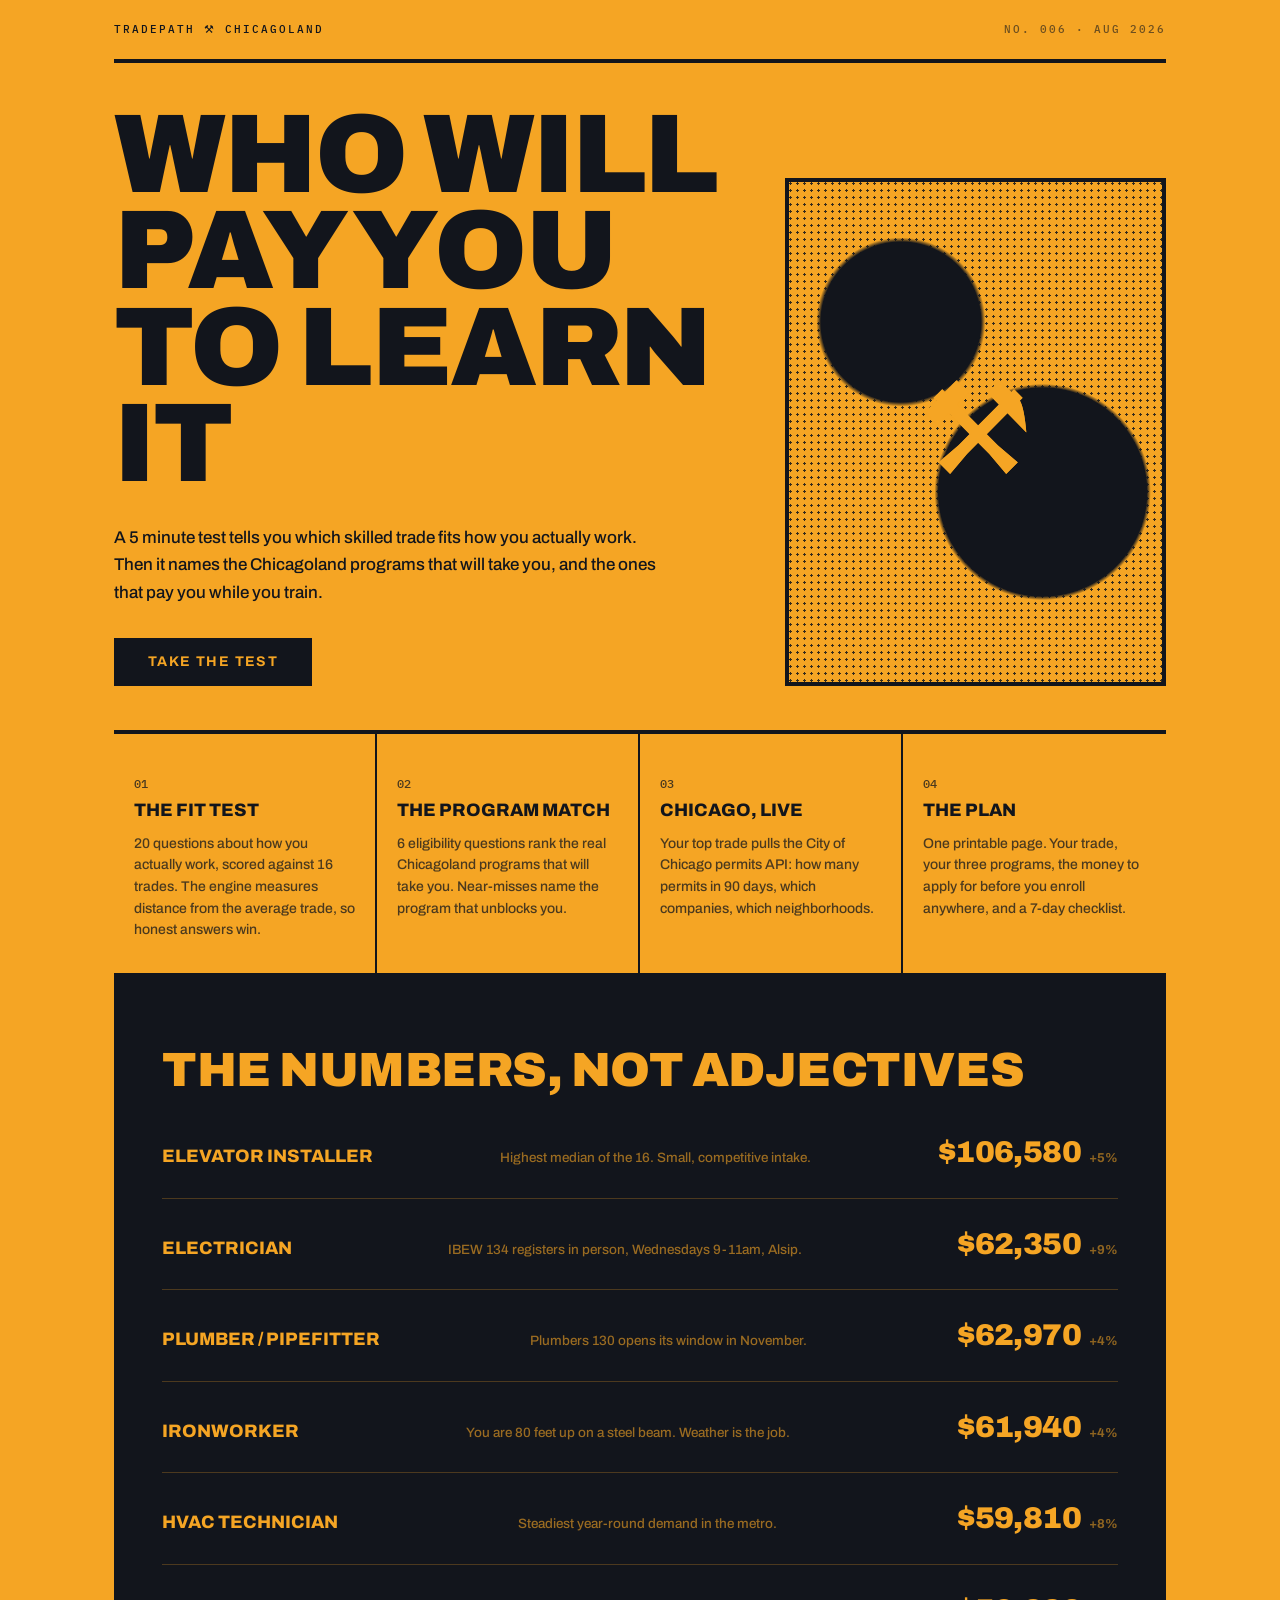
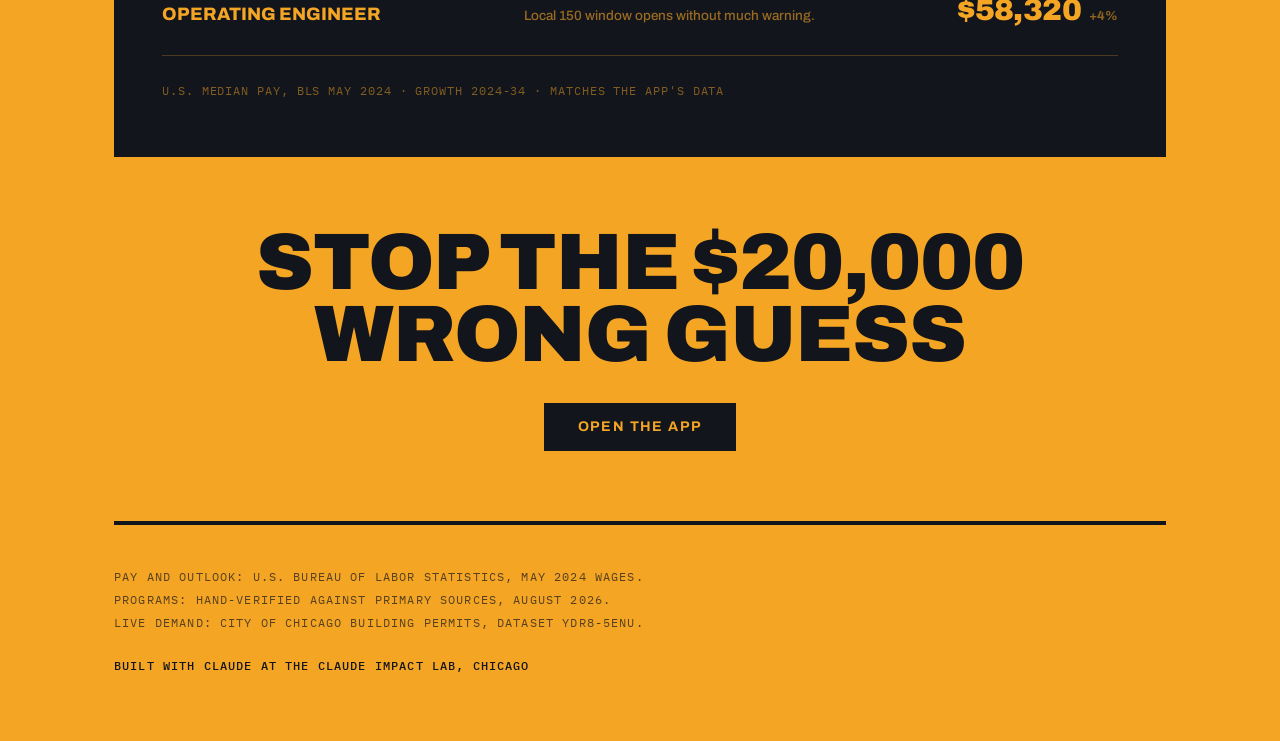
==== demo/index.html @ cfca9126 "feat: /demo — Broadside one-pager as a standalone path - Rebuilt from the Lovable Broadside design a" ====
<!DOCTYPE html>
<html lang="en">
<head>
<meta charset="utf-8">
<meta name="viewport" content="width=device-width, initial-scale=1">
<title>TradePath Chicago</title>
<meta name="description" content="A print-shop broadside for TradePath Chicago: the trade that fits you, and who will pay you to learn it.">
<link rel="icon" href='data:image/svg+xml,<svg xmlns="http://www.w3.org/2000/svg" viewBox="0 0 100 100"><rect width="100" height="100" rx="22" fill="%23f5a524"/><text x="50" y="70" font-size="56" text-anchor="middle">⚒</text></svg>'>
<link rel="preconnect" href="https://fonts.googleapis.com">
<link rel="preconnect" href="https://fonts.gstatic.com" crossorigin>
<link href="https://fonts.googleapis.com/css2?family=Archivo:wght@500;700;800;900&family=IBM+Plex+Mono:wght@400;500&display=swap" rel="stylesheet">
<style>
  :root{
    --amber:#f5a524;
    --ink:#12151c;
    --display:"Archivo",ui-sans-serif,system-ui,-apple-system,"Segoe UI",sans-serif;
    --mono:"IBM Plex Mono",ui-monospace,Menlo,monospace;
  }
  *{box-sizing:border-box;margin:0;padding:0}
  body{background:var(--amber);color:var(--ink);font:500 16px/1.55 var(--display)}
  a{color:inherit}
  .wrap{max-width:1100px;margin:0 auto;padding:0 24px}

  header{display:flex;align-items:center;justify-content:space-between;padding:24px 0;font:500 11px/1 var(--mono);text-transform:uppercase;letter-spacing:.18em}
  header .r{color:rgba(18,21,28,.6)}

  .hero{display:grid;grid-template-columns:1.25fr .75fr;gap:36px;align-items:end;border-top:4px solid var(--ink);border-bottom:4px solid var(--ink);padding:44px 0}
  h1{font-size:clamp(3rem,10.5vw,7rem);font-weight:900;text-transform:uppercase;line-height:.86;letter-spacing:-.02em}
  .hero p{margin-top:32px;max-width:32em;font-size:17px;line-height:1.6}
  .cta{display:inline-block;margin-top:32px;background:var(--ink);color:var(--amber);padding:17px 34px;font:700 14px/1 var(--display);text-transform:uppercase;letter-spacing:.1em;text-decoration:none}
  .cta:hover{background:#000}

  /* halftone poster block standing in for the apprentice portrait */
  .half{
    aspect-ratio:3/4;border:4px solid var(--ink);position:relative;overflow:hidden;
    background:
      radial-gradient(circle at 30% 28%, var(--ink) 0 18%, transparent 19%),
      radial-gradient(circle at 68% 62%, var(--ink) 0 26%, transparent 27%),
      radial-gradient(circle at 1.5px 1.5px, rgba(18,21,28,.85) 1.4px, transparent 0);
    background-size:100% 100%,100% 100%,7px 7px;
  }
  .half::after{
    content:"⚒";position:absolute;inset:0;display:grid;place-items:center;
    font-size:clamp(70px,10vw,130px);color:var(--amber);
    text-shadow:0 0 0 var(--amber);
  }

  .steps{display:grid;grid-template-columns:repeat(4,1fr);border-bottom:4px solid var(--ink)}
  .step{padding:32px 20px;border-right:2px solid var(--ink)}
  .step:last-child{border-right:0}
  .step .n{font:500 12px/1 var(--mono)}
  .step h2{margin-top:10px;font-size:18px;font-weight:800;text-transform:uppercase;line-height:1.15}
  .step p{margin-top:12px;font-size:14px;line-height:1.55;color:rgba(18,21,28,.75)}

  .board{background:var(--ink);color:var(--amber);padding:56px 44px;margin:0 -24px}
  @media(min-width:1148px){.board{margin:0;padding:56px 48px}}
  .board h2{font-size:clamp(1.9rem,4.5vw,3rem);font-weight:900;text-transform:uppercase;letter-spacing:-.01em}
  .row{display:flex;flex-wrap:wrap;align-items:baseline;justify-content:space-between;gap:8px 24px;padding:22px 0;border-bottom:1px solid rgba(245,165,36,.25)}
  .row:last-child{border-bottom:0}
  .row .t{font-size:18px;font-weight:800;text-transform:uppercase}
  .row .note{order:3;width:100%;max-width:28em;font-size:13.5px;color:rgba(245,165,36,.6)}
  .row .pay{order:2;font-size:30px;font-weight:900;letter-spacing:-.02em}
  .row .pay small{font-size:13px;font-weight:700;color:rgba(245,165,36,.55);margin-left:8px;letter-spacing:0}
  @media(min-width:760px){.row .note{order:2;width:auto}.row .pay{order:3}}
  .board .src{margin-top:26px;font:400 11.5px/1.6 var(--mono);text-transform:uppercase;letter-spacing:.08em;color:rgba(245,165,36,.5)}

  .stop{border-bottom:4px solid var(--ink);padding:70px 0;text-align:center}
  .stop p{font-size:clamp(2.6rem,8vw,5rem);font-weight:900;text-transform:uppercase;line-height:.9;letter-spacing:-.015em}

  footer{padding:40px 0 64px;font:400 11.5px/2 var(--mono);text-transform:uppercase;letter-spacing:.1em;color:rgba(18,21,28,.7)}
  footer .b{margin-top:20px;font-weight:500;color:var(--ink)}

  @media(max-width:760px){
    .hero{grid-template-columns:1fr;padding:36px 0}
    .half{max-width:340px}
    .steps{grid-template-columns:1fr 1fr}
    .step{border-bottom:2px solid var(--ink)}
    .step:nth-child(3),.step:nth-child(4){border-bottom:0}
    .step:nth-child(2n){border-right:0}
    .board{padding:44px 26px}
  }
</style>
</head>
<body>
<div class="wrap">

  <header>
    <span>TradePath ⚒ Chicagoland</span>
    <span class="r">No. 006 · Aug 2026</span>
  </header>

  <section class="hero">
    <div>
      <h1>Who will<br>pay you<br>to learn it</h1>
      <p>A 5 minute test tells you which skilled trade fits how you actually work. Then it names the Chicagoland programs that will take you, and the ones that pay you while you train.</p>
      <a class="cta" href="/">Take the test</a>
    </div>
    <div class="half" role="img" aria-label="Halftone print-shop graphic"></div>
  </section>

  <section class="steps">
    <article class="step">
      <p class="n">01</p>
      <h2>The fit test</h2>
      <p>20 questions about how you actually work, scored against 16 trades. The engine measures distance from the average trade, so honest answers win.</p>
    </article>
    <article class="step">
      <p class="n">02</p>
      <h2>The program match</h2>
      <p>6 eligibility questions rank the real Chicagoland programs that will take you. Near-misses name the program that unblocks you.</p>
    </article>
    <article class="step">
      <p class="n">03</p>
      <h2>Chicago, live</h2>
      <p>Your top trade pulls the City of Chicago permits API: how many permits in 90 days, which companies, which neighborhoods.</p>
    </article>
    <article class="step">
      <p class="n">04</p>
      <h2>The plan</h2>
      <p>One printable page. Your trade, your three programs, the money to apply for before you enroll anywhere, and a 7-day checklist.</p>
    </article>
  </section>

  <section class="board">
    <h2>The numbers, not adjectives</h2>
    <div class="row"><p class="t">Elevator Installer</p><p class="note">Highest median of the 16. Small, competitive intake.</p><p class="pay">$106,580<small>+5%</small></p></div>
    <div class="row"><p class="t">Electrician</p><p class="note">IBEW 134 registers in person, Wednesdays 9-11am, Alsip.</p><p class="pay">$62,350<small>+9%</small></p></div>
    <div class="row"><p class="t">Plumber / Pipefitter</p><p class="note">Plumbers 130 opens its window in November.</p><p class="pay">$62,970<small>+4%</small></p></div>
    <div class="row"><p class="t">Ironworker</p><p class="note">You are 80 feet up on a steel beam. Weather is the job.</p><p class="pay">$61,940<small>+4%</small></p></div>
    <div class="row"><p class="t">HVAC Technician</p><p class="note">Steadiest year-round demand in the metro.</p><p class="pay">$59,810<small>+8%</small></p></div>
    <div class="row"><p class="t">Operating Engineer</p><p class="note">Local 150 window opens without much warning.</p><p class="pay">$58,320<small>+4%</small></p></div>
    <p class="src">U.S. median pay, BLS May 2024 · growth 2024-34 · matches the app's data</p>
  </section>

  <section class="stop">
    <p>Stop the $20,000<br>wrong guess</p>
    <a class="cta" href="/">Open the app</a>
  </section>

  <footer>
    <p>Pay and outlook: U.S. Bureau of Labor Statistics, May 2024 wages.</p>
    <p>Programs: hand-verified against primary sources, August 2026.</p>
    <p>Live demand: City of Chicago Building Permits, dataset ydr8-5enu.</p>
    <p class="b">Built with Claude at the Claude Impact Lab, Chicago</p>
  </footer>

</div>
</body>
</html>
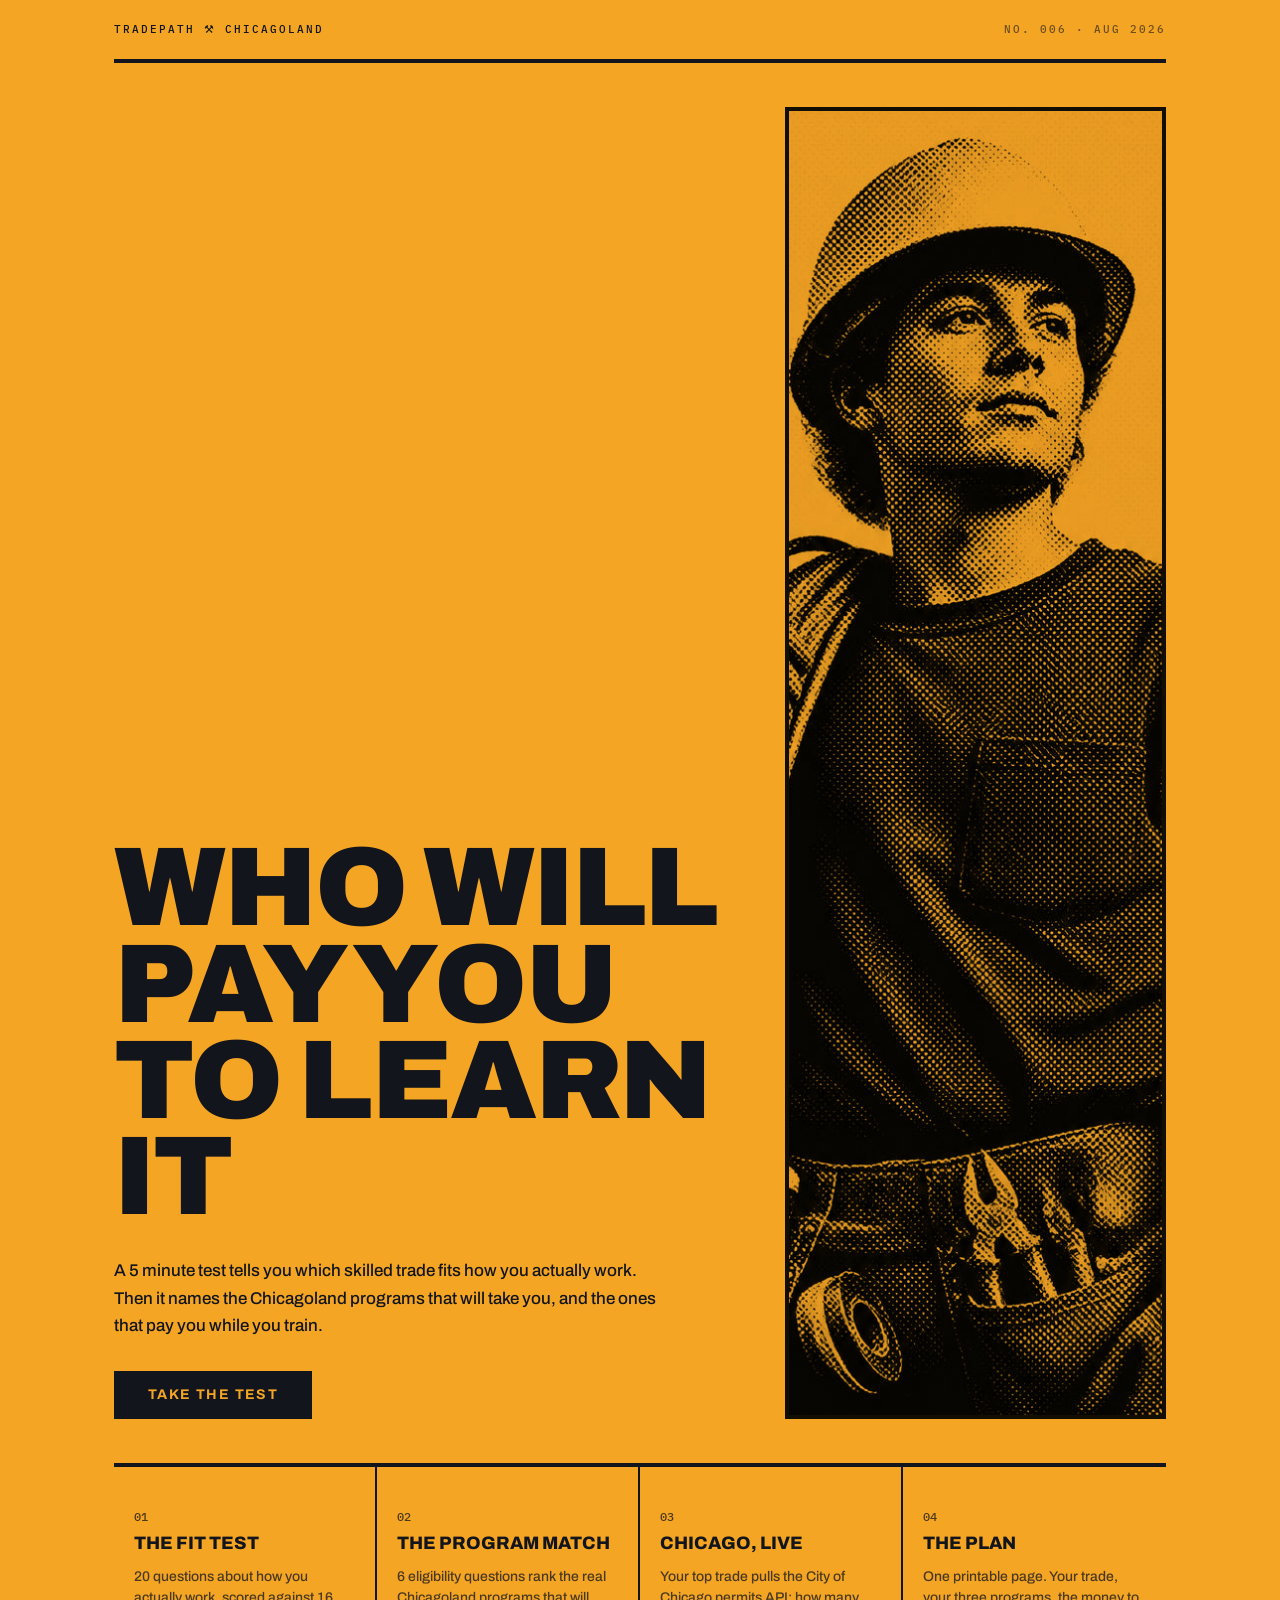
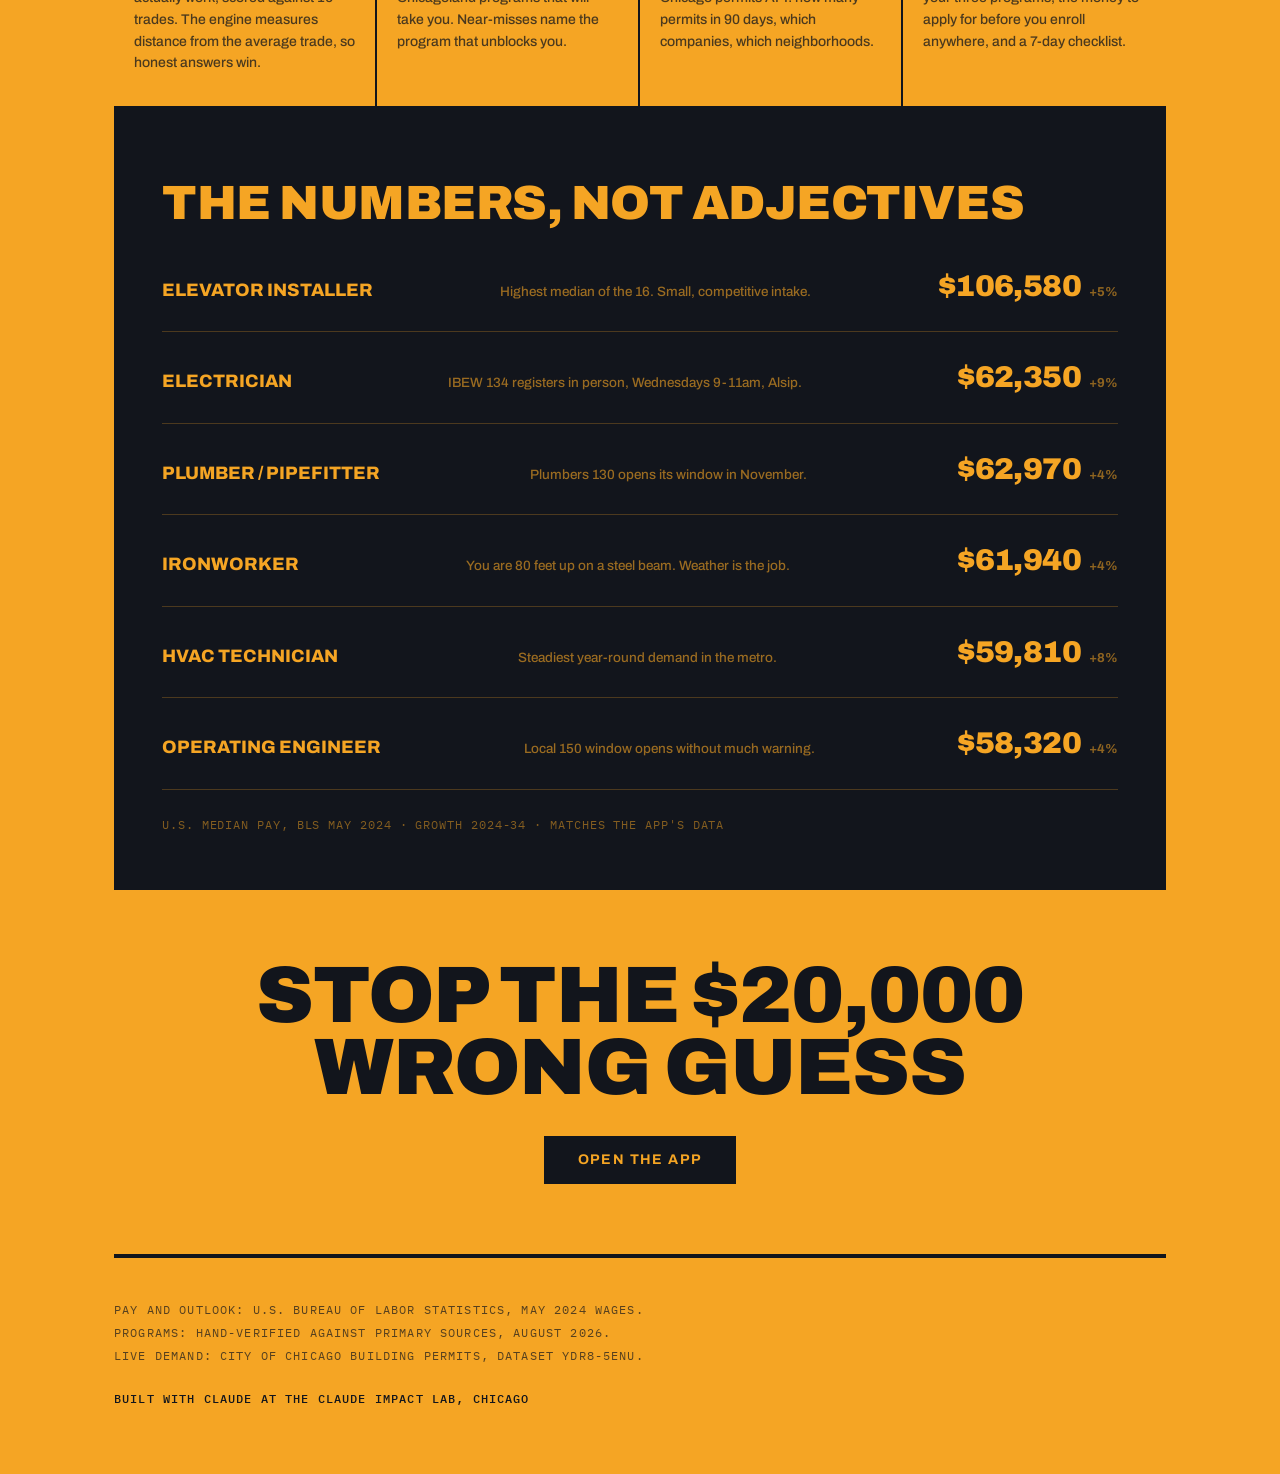
==== commit d071a549: "fix: /demo uses the real halftone portrait with multiply blend Co-Authored-By: Claude Fable 5 <norep" ====
--- a/demo/index.html
+++ b/demo/index.html
@@ -30,19 +30,10 @@
   .cta{display:inline-block;margin-top:32px;background:var(--ink);color:var(--amber);padding:17px 34px;font:700 14px/1 var(--display);text-transform:uppercase;letter-spacing:.1em;text-decoration:none}
   .cta:hover{background:#000}
 
-  /* halftone poster block standing in for the apprentice portrait */
+  /* halftone apprentice portrait; multiply turns its paper white amber */
   .half{
-    aspect-ratio:3/4;border:4px solid var(--ink);position:relative;overflow:hidden;
-    background:
-      radial-gradient(circle at 30% 28%, var(--ink) 0 18%, transparent 19%),
-      radial-gradient(circle at 68% 62%, var(--ink) 0 26%, transparent 27%),
-      radial-gradient(circle at 1.5px 1.5px, rgba(18,21,28,.85) 1.4px, transparent 0);
-    background-size:100% 100%,100% 100%,7px 7px;
-  }
-  .half::after{
-    content:"⚒";position:absolute;inset:0;display:grid;place-items:center;
-    font-size:clamp(70px,10vw,130px);color:var(--amber);
-    text-shadow:0 0 0 var(--amber);
+    display:block;width:100%;aspect-ratio:1008/1312;object-fit:cover;
+    border:4px solid var(--ink);mix-blend-mode:multiply;
   }
 
   .steps{display:grid;grid-template-columns:repeat(4,1fr);border-bottom:4px solid var(--ink)}
@@ -95,7 +86,7 @@
       <p>A 5 minute test tells you which skilled trade fits how you actually work. Then it names the Chicagoland programs that will take you, and the ones that pay you while you train.</p>
       <a class="cta" href="/">Take the test</a>
     </div>
-    <div class="half" role="img" aria-label="Halftone print-shop graphic"></div>
+    <img class="half" src="broadside-portrait.jpg" width="1008" height="1312" loading="eager" alt="Halftone portrait of an apprentice electrician with a toolbelt">
   </section>
 
   <section class="steps">
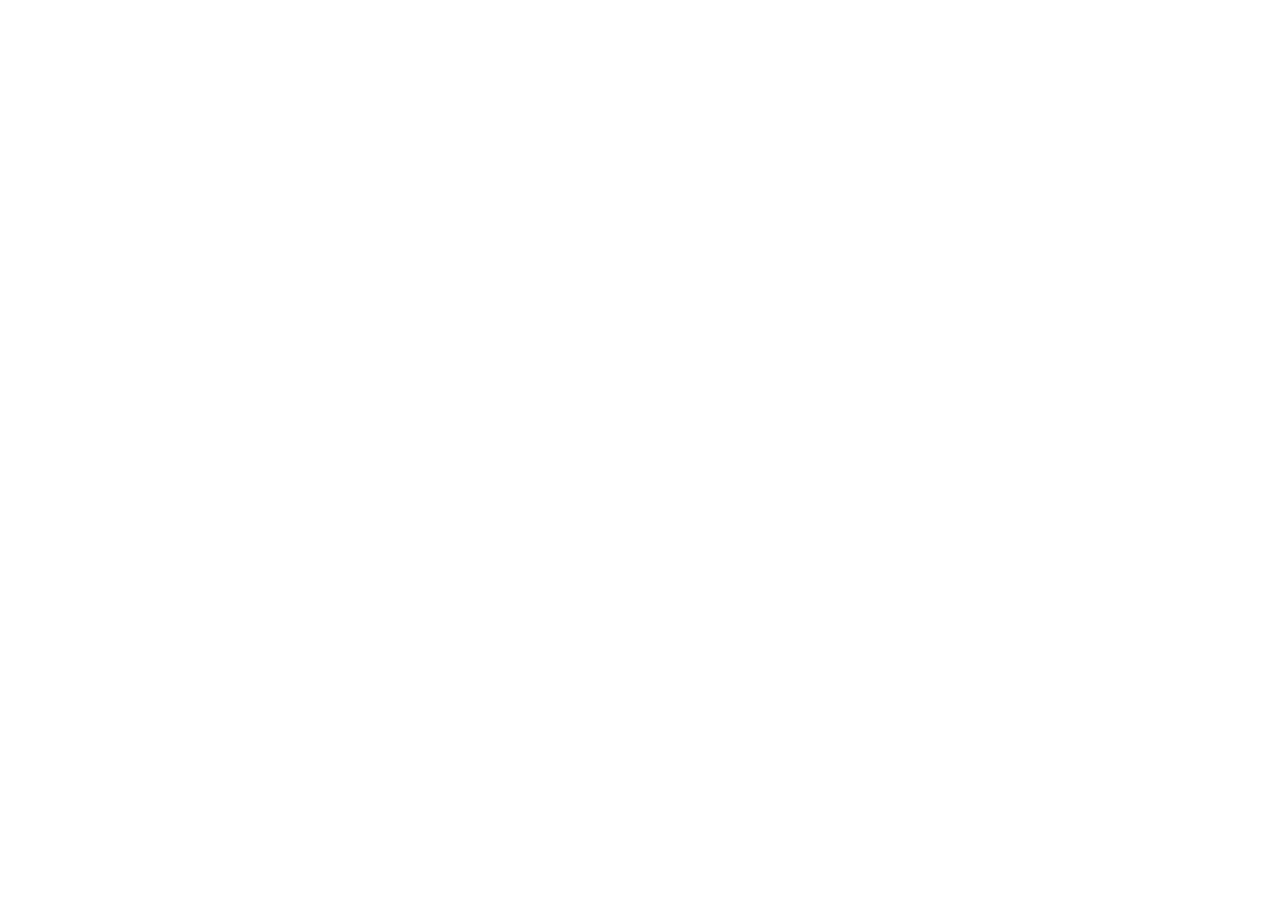
==== commit 72e990d3: "feat: /demo now redirects to the Lovable site; poster kept at /demo/poster.html Co-Authored-By: Clau" ====
--- a/demo/index.html
+++ b/demo/index.html
@@ -2,139 +2,12 @@
 <html lang="en">
 <head>
 <meta charset="utf-8">
-<meta name="viewport" content="width=device-width, initial-scale=1">
 <title>TradePath Chicago</title>
-<meta name="description" content="A print-shop broadside for TradePath Chicago: the trade that fits you, and who will pay you to learn it.">
-<link rel="icon" href='data:image/svg+xml,<svg xmlns="http://www.w3.org/2000/svg" viewBox="0 0 100 100"><rect width="100" height="100" rx="22" fill="%23f5a524"/><text x="50" y="70" font-size="56" text-anchor="middle">⚒</text></svg>'>
-<link rel="preconnect" href="https://fonts.googleapis.com">
-<link rel="preconnect" href="https://fonts.gstatic.com" crossorigin>
-<link href="https://fonts.googleapis.com/css2?family=Archivo:wght@500;700;800;900&family=IBM+Plex+Mono:wght@400;500&display=swap" rel="stylesheet">
-<style>
-  :root{
-    --amber:#f5a524;
-    --ink:#12151c;
-    --display:"Archivo",ui-sans-serif,system-ui,-apple-system,"Segoe UI",sans-serif;
-    --mono:"IBM Plex Mono",ui-monospace,Menlo,monospace;
-  }
-  *{box-sizing:border-box;margin:0;padding:0}
-  body{background:var(--amber);color:var(--ink);font:500 16px/1.55 var(--display)}
-  a{color:inherit}
-  .wrap{max-width:1100px;margin:0 auto;padding:0 24px}
-
-  header{display:flex;align-items:center;justify-content:space-between;padding:24px 0;font:500 11px/1 var(--mono);text-transform:uppercase;letter-spacing:.18em}
-  header .r{color:rgba(18,21,28,.6)}
-
-  .hero{display:grid;grid-template-columns:1.25fr .75fr;gap:36px;align-items:end;border-top:4px solid var(--ink);border-bottom:4px solid var(--ink);padding:44px 0}
-  h1{font-size:clamp(3rem,10.5vw,7rem);font-weight:900;text-transform:uppercase;line-height:.86;letter-spacing:-.02em}
-  .hero p{margin-top:32px;max-width:32em;font-size:17px;line-height:1.6}
-  .cta{display:inline-block;margin-top:32px;background:var(--ink);color:var(--amber);padding:17px 34px;font:700 14px/1 var(--display);text-transform:uppercase;letter-spacing:.1em;text-decoration:none}
-  .cta:hover{background:#000}
-
-  /* halftone apprentice portrait; multiply turns its paper white amber */
-  .half{
-    display:block;width:100%;aspect-ratio:1008/1312;object-fit:cover;
-    border:4px solid var(--ink);mix-blend-mode:multiply;
-  }
-
-  .steps{display:grid;grid-template-columns:repeat(4,1fr);border-bottom:4px solid var(--ink)}
-  .step{padding:32px 20px;border-right:2px solid var(--ink)}
-  .step:last-child{border-right:0}
-  .step .n{font:500 12px/1 var(--mono)}
-  .step h2{margin-top:10px;font-size:18px;font-weight:800;text-transform:uppercase;line-height:1.15}
-  .step p{margin-top:12px;font-size:14px;line-height:1.55;color:rgba(18,21,28,.75)}
-
-  .board{background:var(--ink);color:var(--amber);padding:56px 44px;margin:0 -24px}
-  @media(min-width:1148px){.board{margin:0;padding:56px 48px}}
-  .board h2{font-size:clamp(1.9rem,4.5vw,3rem);font-weight:900;text-transform:uppercase;letter-spacing:-.01em}
-  .row{display:flex;flex-wrap:wrap;align-items:baseline;justify-content:space-between;gap:8px 24px;padding:22px 0;border-bottom:1px solid rgba(245,165,36,.25)}
-  .row:last-child{border-bottom:0}
-  .row .t{font-size:18px;font-weight:800;text-transform:uppercase}
-  .row .note{order:3;width:100%;max-width:28em;font-size:13.5px;color:rgba(245,165,36,.6)}
-  .row .pay{order:2;font-size:30px;font-weight:900;letter-spacing:-.02em}
-  .row .pay small{font-size:13px;font-weight:700;color:rgba(245,165,36,.55);margin-left:8px;letter-spacing:0}
-  @media(min-width:760px){.row .note{order:2;width:auto}.row .pay{order:3}}
-  .board .src{margin-top:26px;font:400 11.5px/1.6 var(--mono);text-transform:uppercase;letter-spacing:.08em;color:rgba(245,165,36,.5)}
-
-  .stop{border-bottom:4px solid var(--ink);padding:70px 0;text-align:center}
-  .stop p{font-size:clamp(2.6rem,8vw,5rem);font-weight:900;text-transform:uppercase;line-height:.9;letter-spacing:-.015em}
-
-  footer{padding:40px 0 64px;font:400 11.5px/2 var(--mono);text-transform:uppercase;letter-spacing:.1em;color:rgba(18,21,28,.7)}
-  footer .b{margin-top:20px;font-weight:500;color:var(--ink)}
-
-  @media(max-width:760px){
-    .hero{grid-template-columns:1fr;padding:36px 0}
-    .half{max-width:340px}
-    .steps{grid-template-columns:1fr 1fr}
-    .step{border-bottom:2px solid var(--ink)}
-    .step:nth-child(3),.step:nth-child(4){border-bottom:0}
-    .step:nth-child(2n){border-right:0}
-    .board{padding:44px 26px}
-  }
-</style>
+<meta http-equiv="refresh" content="0; url=https://tradepathv1.lovable.app/">
+<script>location.replace("https://tradepathv1.lovable.app/");</script>
+<style>body{background:#f5a524;font:600 15px system-ui;color:#12151c;display:grid;place-items:center;min-height:100vh;margin:0}</style>
 </head>
 <body>
-<div class="wrap">
-
-  <header>
-    <span>TradePath ⚒ Chicagoland</span>
-    <span class="r">No. 006 · Aug 2026</span>
-  </header>
-
-  <section class="hero">
-    <div>
-      <h1>Who will<br>pay you<br>to learn it</h1>
-      <p>A 5 minute test tells you which skilled trade fits how you actually work. Then it names the Chicagoland programs that will take you, and the ones that pay you while you train.</p>
-      <a class="cta" href="/">Take the test</a>
-    </div>
-    <img class="half" src="broadside-portrait.jpg" width="1008" height="1312" loading="eager" alt="Halftone portrait of an apprentice electrician with a toolbelt">
-  </section>
-
-  <section class="steps">
-    <article class="step">
-      <p class="n">01</p>
-      <h2>The fit test</h2>
-      <p>20 questions about how you actually work, scored against 16 trades. The engine measures distance from the average trade, so honest answers win.</p>
-    </article>
-    <article class="step">
-      <p class="n">02</p>
-      <h2>The program match</h2>
-      <p>6 eligibility questions rank the real Chicagoland programs that will take you. Near-misses name the program that unblocks you.</p>
-    </article>
-    <article class="step">
-      <p class="n">03</p>
-      <h2>Chicago, live</h2>
-      <p>Your top trade pulls the City of Chicago permits API: how many permits in 90 days, which companies, which neighborhoods.</p>
-    </article>
-    <article class="step">
-      <p class="n">04</p>
-      <h2>The plan</h2>
-      <p>One printable page. Your trade, your three programs, the money to apply for before you enroll anywhere, and a 7-day checklist.</p>
-    </article>
-  </section>
-
-  <section class="board">
-    <h2>The numbers, not adjectives</h2>
-    <div class="row"><p class="t">Elevator Installer</p><p class="note">Highest median of the 16. Small, competitive intake.</p><p class="pay">$106,580<small>+5%</small></p></div>
-    <div class="row"><p class="t">Electrician</p><p class="note">IBEW 134 registers in person, Wednesdays 9-11am, Alsip.</p><p class="pay">$62,350<small>+9%</small></p></div>
-    <div class="row"><p class="t">Plumber / Pipefitter</p><p class="note">Plumbers 130 opens its window in November.</p><p class="pay">$62,970<small>+4%</small></p></div>
-    <div class="row"><p class="t">Ironworker</p><p class="note">You are 80 feet up on a steel beam. Weather is the job.</p><p class="pay">$61,940<small>+4%</small></p></div>
-    <div class="row"><p class="t">HVAC Technician</p><p class="note">Steadiest year-round demand in the metro.</p><p class="pay">$59,810<small>+8%</small></p></div>
-    <div class="row"><p class="t">Operating Engineer</p><p class="note">Local 150 window opens without much warning.</p><p class="pay">$58,320<small>+4%</small></p></div>
-    <p class="src">U.S. median pay, BLS May 2024 · growth 2024-34 · matches the app's data</p>
-  </section>
-
-  <section class="stop">
-    <p>Stop the $20,000<br>wrong guess</p>
-    <a class="cta" href="/">Open the app</a>
-  </section>
-
-  <footer>
-    <p>Pay and outlook: U.S. Bureau of Labor Statistics, May 2024 wages.</p>
-    <p>Programs: hand-verified against primary sources, August 2026.</p>
-    <p>Live demand: City of Chicago Building Permits, dataset ydr8-5enu.</p>
-    <p class="b">Built with Claude at the Claude Impact Lab, Chicago</p>
-  </footer>
-
-</div>
+<a href="https://tradepathv1.lovable.app/">TradePath Chicago →</a>
 </body>
 </html>
